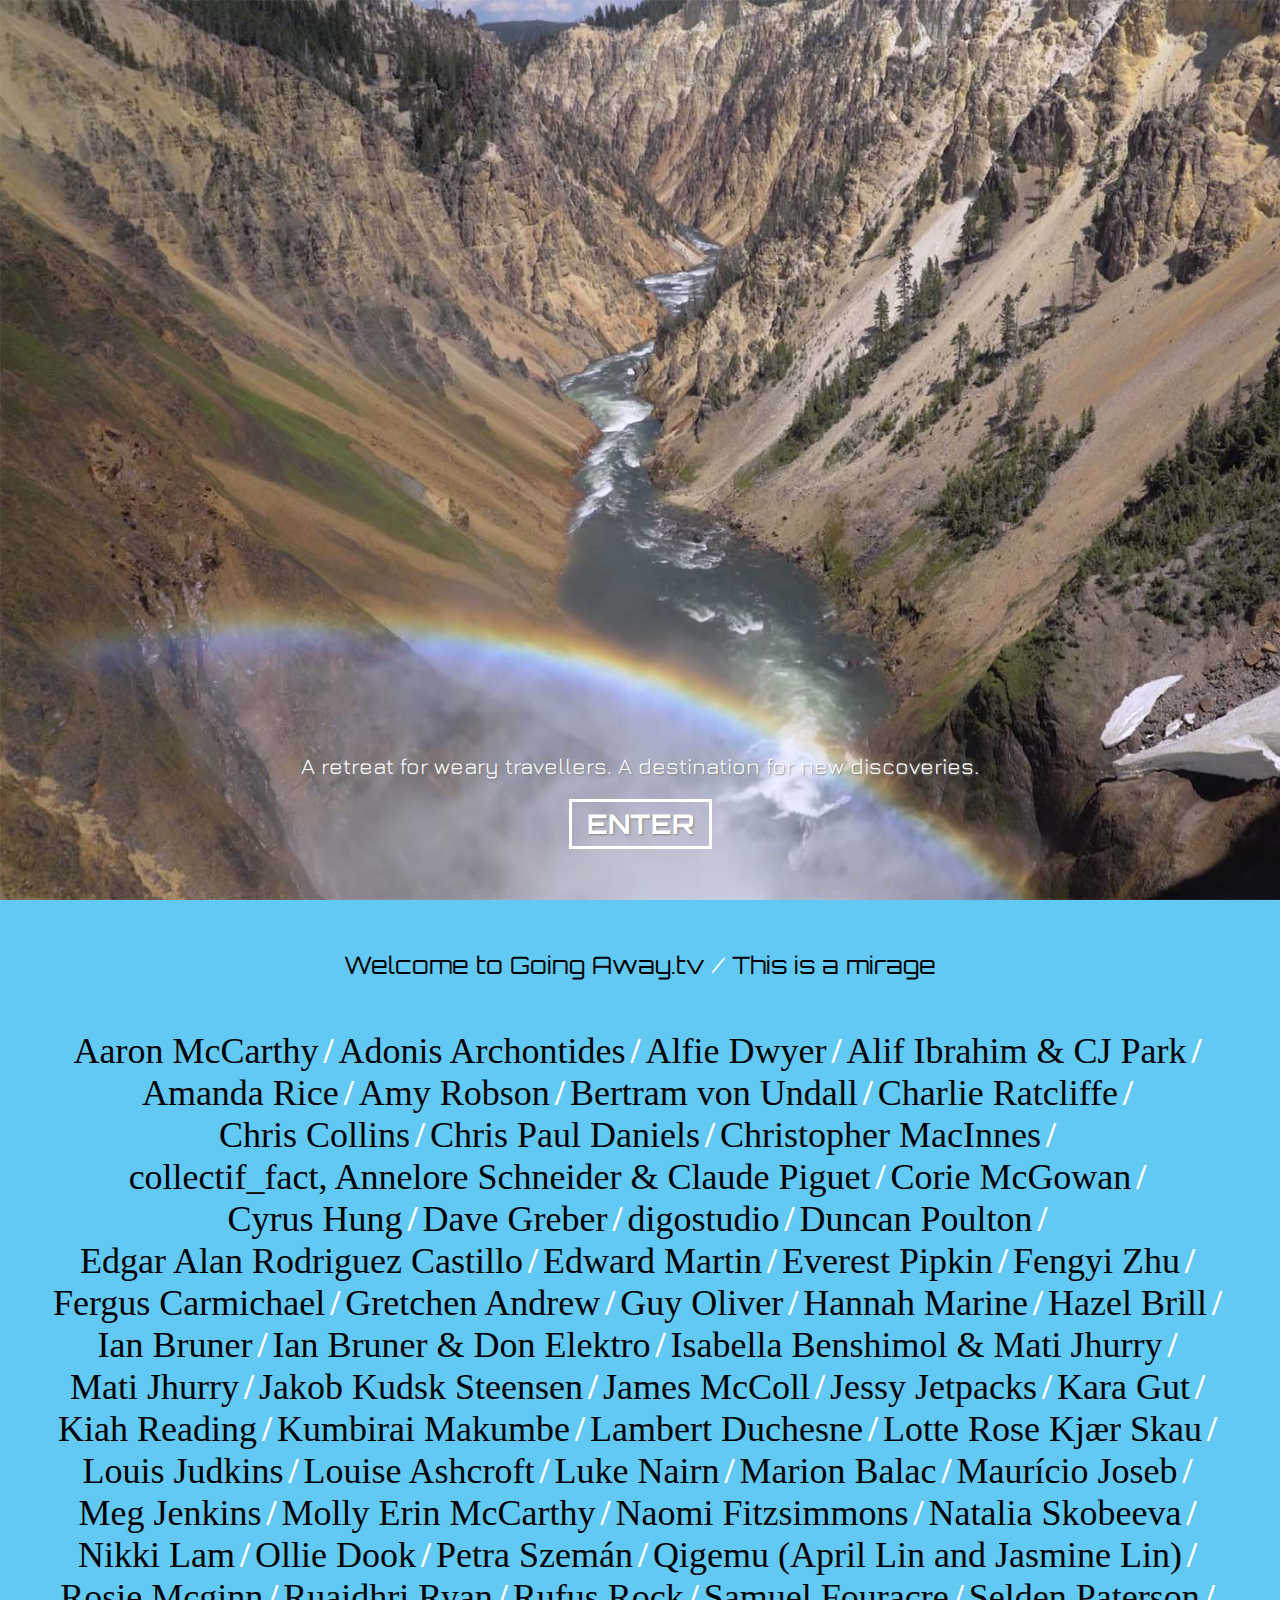
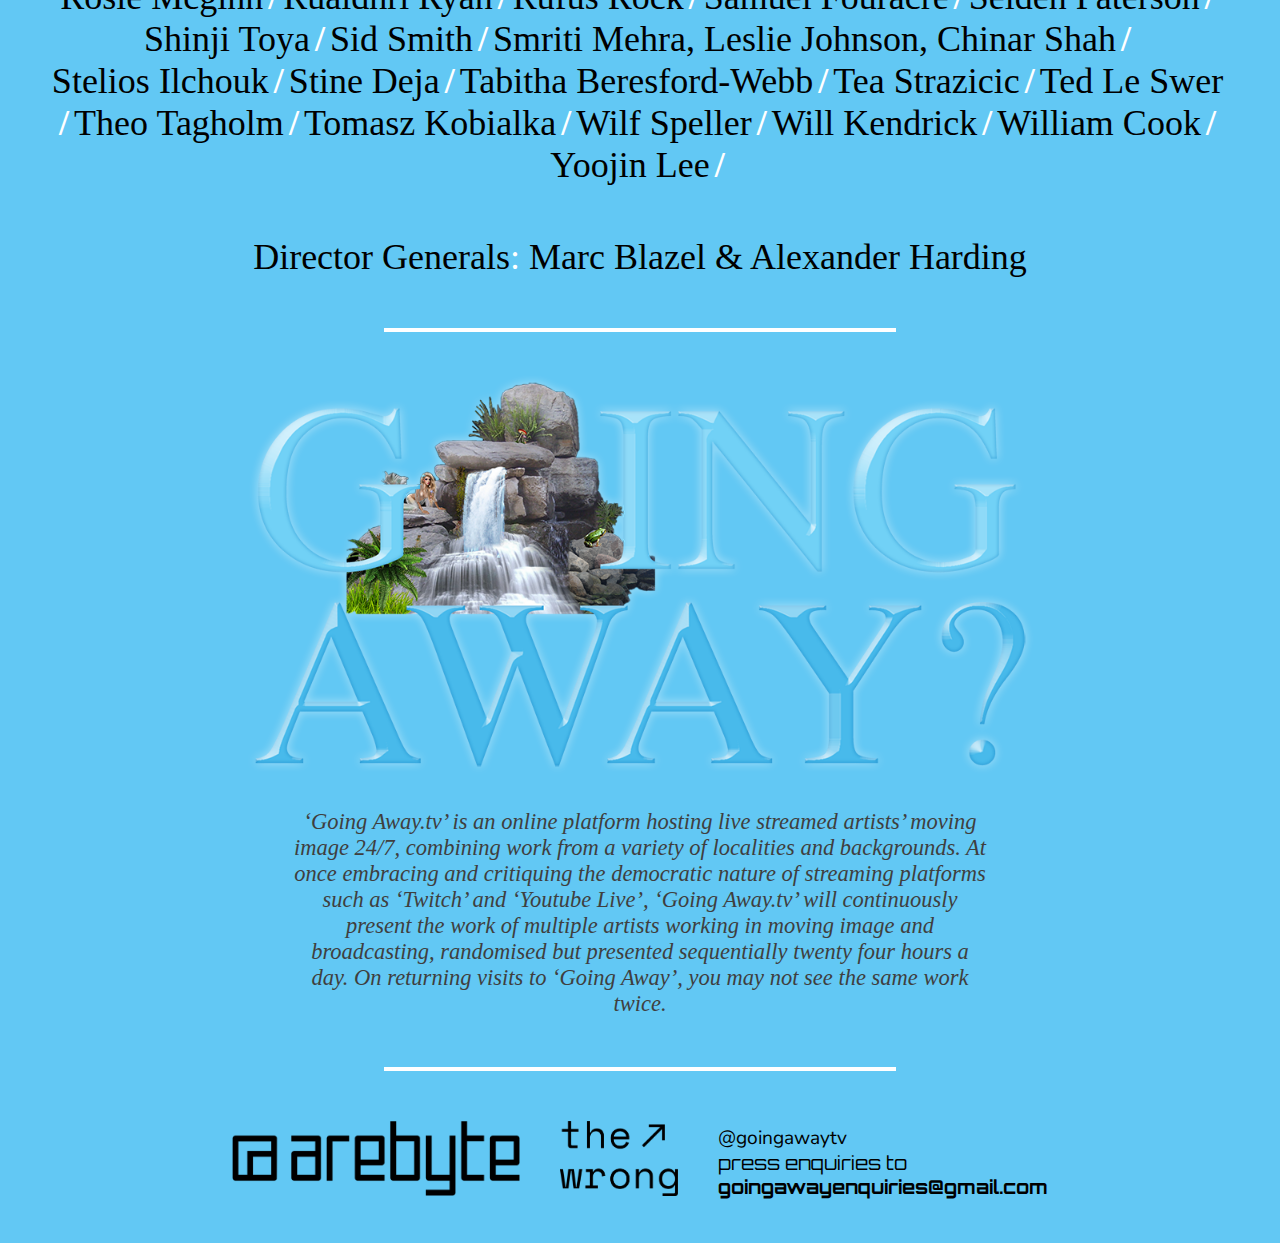
==== index.html @ 88459546 "sitelaunch" ====
<!DOCTYPE html>
<html lang="en" dir="ltr">

<head>
  <meta charset="utf-8">
  <title>GoingAway.tv</title>
  <link rel="stylesheet" type="text/css" href="style.css" />
</head>

<body>

  <div class="intro">
    <div class="logo"></div>
    <h1>A retreat for weary travellers. A destination for new discoveries.</h1>
    <a class="enter">ENTER</a>
  </div>

  <section class="video">
      <iframe src='//app.viloud.tv/player/embed/channel/fe2c252ef9f94076b245c392dec7c4ba?autoplay=1&volume=1&controls=0&title=0&share=0&random=0' style='position: absolute; top: 0; left: 0; width: 100%; height: 100%;' frameborder='0' allow='autoplay' allowfullscreen></iframe>
  </section>
  <div class="scroller">
    <h3>*** GOING AWAY.TV IS LIVE 24/7 *** THIS IS GOING AWAY.TV ***</h3>
  </div>
  <section class="page">
    <div class="hello">
      <h4>Welcome to Going Away.tv <em style="color: white">/</em> This is a mirage</h4>
    </div>
    <div class="names">
    </div>
    <a class="overlay"></a>
    <div class="pop-up">
      <div class="modal-content">
        <div class="profile"><img class="prof" src="./img/prof.png"></img><h5>TRAVELLER DATA</h5></div>
        <div class="rule"></div>
        <div class="box">
          <div class="col-1">
            <div class="row"><div class="square"></div><h6>screenshot</h6></div>
            <div id='content'><p></p></div>
            <img id="screenshot" class="screenshot" src="./img/bg.png" alt="">
          </div>
          <div class="col-3"></div>
          <div class="col-2">
            <div id='content'><p></p></div>
            <div class="row"><div class="square"></div><h6>info</h6></div>
            <div class="info">
              <h7>USER://</h7>
              <p id='username'>Chris Collins</p>
              <h7>TITLE://</h7>
              <p id='title'>'You are a Powerhouse''</p>
              <h7>HOMEPAGE://</h7>
              <a target="_blank" style="font-family: 'Orbitron', sans-serif; color: black; text-decoration: none; word-wrap: break-word;" id='homepage'>http://chriscollins.com</a>
              <br><h7>SOCIAL://</h7>
              <p id='social'>http://instagram.com/chriscollins</p>
            </div>
          </div>
        </div>
        <div class="rule"></div>
        <div class="buttons">
          <a class="button prev"><em><<</em> PREV</a>
          <a class="button next" >NEXT <em>>></em></a>
          <a class="button close">✖ CLOSE</a>
        </div>
        <div class="brand">
          <p>GOINGAWAY.TV :::</p>
          <p>V. 1.3</p>
        </div>
      </div>
    </div>

    <div class="about">
      <h4>Director Generals<em>:</em> <a style="color: black; text-decoration: none" href="http://www.marcblazel.com" target="_blank">Marc Blazel</a> & <a style="color: black; text-decoration: none" href="https://www.alexanderharding.co.uk" target="_blank">Alexander Harding</a></h4>
    </div>
    <div class="rule-white"></div>
    <div class="logo">
      <img class="abt-logo" src="./img/goingawaylogobottom.png" alt="">
    </div>
    <div class="desc">
    <p>‘Going Away.tv’ is an online platform hosting live streamed artists’ moving image 24/7, combining work from a variety of localities and backgrounds. At once embracing and critiquing the democratic nature of streaming platforms such as ‘Twitch’ and ‘Youtube Live’, ‘Going Away.tv’ will continuously present the work of multiple artists working in moving image and broadcasting, randomised but presented sequentially twenty four hours a day. On returning visits to ‘Going Away’, you may not see the same work twice.</p>
    </div>
    <div class="rule-white"></div>
    <div class="footer">
      <a href="https://arebyte.com" target="_blank"><img style="max-height: 75px" src="img\arebyte_Logo_clear+backgroundblack.png"></img></a>
      <a href="https://thewrong.org" target="_blank"><img style="max-height: 75px" src="img\thewronglogoblack.png"></img></a>
      <div style="text-align: left">
        <a>@goingawaytv</a>
        <p>press enquiries to <a style="font-weight: bold">goingawayenquiries@gmail.com</a></p>
      </div>
    </div>
  </section>
</body>
<script type="text/javascript" src="script.js"></script>
<script type="text/javascript" src="splashPage.js"></script>
</html>
---- style.css ----
@import url('https://fonts.googleapis.com/css?family=Nunito+Sans:700,700i&display=swap');
@import url('https://fonts.googleapis.com/css?family=Cute+Font&display=swap');
@import url('https://fonts.googleapis.com/css?family=Jura:600,700&display=swap');
@import url('https://fonts.googleapis.com/css?family=VT323&display=swap');
@import url('https://fonts.googleapis.com/css?family=Orbitron:400,500,700,900&display=swap');

html, body, div, span, applet, object, iframe,
h1, h2, h3, h4, h5, h6, p, blockquote, pre,
a, abbr, acronym, address, big, cite, code,
del, dfn, em, img, ins, kbd, q, s, samp,
small, strike, strong, sub, sup, tt, var,
b, u, i, center,
dl, dt, dd, ol, ul, li,
fieldset, form, label, legend,
table, caption, tbody, tfoot, thead, tr, th, td,
article, aside, canvas, details, embed,
figure, figcaption, footer, header, hgroup,
menu, nav, output, ruby, section, summary,
time, mark, audio, video {
  margin: 0;
  padding: 0;
  border: 0;
  font-size: 100%;
  font: inherit;
  vertical-align: baseline;
}

/* HTML5 display-role reset for older browsers */
article, aside, details, figcaption, figure,
footer, header, hgroup, menu, nav, section {
  display: block;
}

body {
  font-family: 'Nunito Sans', sans-serif;
  font-size: 1.2em;
  overflow-x: hidden;
  overflow-y: hidden;
}

ol, ul {
  list-style: none;
}

blockquote, q {
  quotes: none;
}

blockquote:before, blockquote:after,
q:before, q:after {
  content: '';
  content: none;
}

table {
  border-collapse: collapse;
  border-spacing: 0;
}

h1 {
  font-family: 'Jura', sans-serif;
  color: white;
  font-size: 2.5vmin;
  text-align: center;
  padding: 0, 5vw, 0, 5vw;
  text-shadow: 1px 1px 2px grey;
}

h7 {
  font-family: 'Jura', sans-serif;
  font-weight: bold;
  color: #b6b6b6;
}

p {
  font-family: 'Orbitron', sans-serif;
  word-wrap: break-word;
}

div.intro {
	background-image: url('./img/bg.jpg');
	background-size: cover;
  background-color: white;
	width: 100vw;
	height: 100vh;
	position: fixed;
	top: 0;
	left: 0;
	display: flex;
	flex-direction: column;
	align-items: center;
	justify-content: center;
  z-index: 1001;
}

div.intro div.logo {
	background-image: url("./img/logo_empty.png");
	background-size: contain;
	background-repeat: no-repeat;
	background-position: center;
	width: 80vw;
	height: 80vh;
}

a.enter {
  font-family: "Orbitron", sans-serif;
  font-weight: bold;
  font-size: 3vmin;
  color: white;
  margin: 20px;
  text-shadow: 1px 1px 2px grey;
  cursor: pointer;
  border: 3px solid white;
  padding: 5px 15px 5px 15px;
}

section.video {
  height: 100vh;
}

div.scroller {
  height: 60px;
  width: 100vw;
  margin-top: -60px;
  z-index: 999;
  background-color: black;
  overflow: hidden;
  position: relative;
}

.scroller h3 {
  font-size: 3em;
  font-family: 'VT323', monospace;
  color: white;
  position: absolute;
  width: 100%;
  height: 100%;
  margin: 0;
  line-height: 60px;
  text-align: center;
  /* Starting position */
  -moz-transform: translateX(100%);
  -webkit-transform: translateX(100%);
  transform: translateX(100%);
  /* Apply animation to this element */
  -moz-animation: example1 15s linear infinite;
  -webkit-animation: example1 15s linear infinite;
  animation: example1 15s linear infinite;
}

/* Move it (define the animation) */
@-moz-keyframes example1 {
  0% {
    -moz-transform: translateX(100%);
  }

  100% {
    -moz-transform: translateX(-100%);
  }
}

@-webkit-keyframes example1 {
  0% {
    -webkit-transform: translateX(100%);
  }

  100% {
    -webkit-transform: translateX(-100%);
  }
}

@keyframes example1 {
  0% {
    -moz-transform: translateX(100%);
    /* Firefox bug fix */
    -webkit-transform: translateX(100%);
    /* Firefox bug fix */
    transform: translateX(100%);
  }

  100% {
    -moz-transform: translateX(-100%);
    /* Firefox bug fix */
    -webkit-transform: translateX(-100%);
    /* Firefox bug fix */
    transform: translateX(-100%);
  }
}

section.page {
  background-color: #62c8f4;
  text-align: center;
}

div.names {
  justify-content: center;
  padding: 50px;
  margin-left: auto;
  margin-right: auto;
  max-width: 1200px;
  display: flex;
  flex-direction: row;
  flex-wrap: wrap;
}

div.names a{
  font-family: serif;
  color: black;
  font-size: 4vmin;
  text-align: center;
  margin-right: 5px;
  word-wrap: break-word;
}

div.names a.slash{
  color: white;
  font-weight: bold;
}


.personName {
  cursor: pointer;
}

div.pop-up {
  position: fixed; /* Stay in place */
  z-index: 1000; /* Sit on top */
  left: 50%;
  margin-left: -450px;
  top: 0;
  display: none;
}

a.overlay {
  position: fixed;
  width: 100vw;
  height: 100vh;
  top: 0;
  left: 0;
  background-color: rgba(0, 0, 0, 0.55);
  display: none;
  z-index: 999;
}

@media only screen and (max-width: 1000px) {
  div.pop-up {
    position: fixed; /* Stay in place */
    z-index: 1000; /* Sit on top */
    left: 5vw;
    margin-left: 0;
    top: 0;
    display: none;
  }
}

/* Modal Content/Box */
.modal-content {
  background-color: #fefefe;
  margin: 15% auto; /* 15% from the top and centered */
  padding: 30px 35px 30px 35px;
  width: 80vw;
  max-width: 800px;
  height: auto;
  outline: 4px solid #b6b6b6;
  outline-offset: -10px;
  text-align: left;
}

.box {
  display: flex;
  flex-direction: row;
  margin-bottom: 20px;
}

.col-1{
  width: 55%;
  display: flex;
  flex-direction: column;
  position: relative;
}

.col-2{
  max-width: 40%;
  display: flex;
  flex-direction: column;
  position: relative;
}

.col-3 {
  width: 5%;
}

.modal-content h5 {
  font-family: 'Orbitron', sans-serif;
  font-weight: bold;
  font-size: 1.5em;
  color: #5d5c5c;
}

div.profile {
  display: flex;
  flex-direction: row;
  align-items: center;
}

img.prof {
  height: 1.3em;
  padding-right: 10px;
}

.modal-content h6{
  font-family: 'VT323', monospace;
  font-size: 1.3em;
  color: #5d5c5c;
}

div.row {
  display: flex;
  flex-direction: row;
  align-items: center;
  margin-top: 15px;
  margin-bottom: 15px;
}

div.rule {
  border-bottom: 3px solid #5d5c5c;
}

div.square {
 width: 15px;
 height: 15px;
 margin-right: 10px;
 background-color: #62c8f4;
}

img.screenshot {
  width: 95%;
  margin-left: 2.5%;
  margin-top: -0.75%;
  height: auto;
}

div.info {
  margin-left: 15px;
}

#content:before,
#content:after,
#content>:last-child:before,
#content>:last-child:after {
    position: absolute;
    width: 8px;
    height: 8px;
    border-color: black;
    border-style: solid;
    border-width: 3px;
    content: ' ';
}

#content:before {
    top: 45px;
    left: 0px;
    border-width: 2px 0 0 2px;
}

#content:after {
  top: 45px;
  right: 0px;
  border-width: 2px 2px 0 0;
}

#content>:last-child:before {
    bottom: -5px;
    right: 0px;
    border-width: 0 2px 2px 0;
}

#content>:last-child:after {
    bottom: -5px;
    left: -0px;
    border-width: 0 0 2px 2px;
}

div.buttons {
  margin-top: 15px;

}

div.buttons a.button {
  border: 1px solid black;
  font-family: 'Orbitron', sans-serif;
  font-weight: 500;
  font-size: 1.2em;
  padding: 4px 10px 4px 10px;
  cursor: pointer;
}

div.buttons a.button em {
  color: #62c8f4;
}

div.buttons a.close {
  float: right;
}

.prev img{
  margin-right: 10px;
}

.next img{
  transform:rotate(180deg);
  margin-right: -5px;
}

div.hello h4{
  padding-top: 50px;
  font-family: 'Orbitron', sans-serif;
  font-size: 1.25em;
}

div.brand {
  color: #b6b6b6;
  display: flex;
  flex-direction: row;
  justify-content: space-between;
  position: relative;
  margin-top: 20px;
  margin-bottom: -15px;
  width: 104%;
  margin-left: -2%;
  font-size: 1em;
  font-family: 'VT323', monospace;
}

div.brand p{
  font-family: 'VT323', monospace;
  font-weight: lighter;
  color: #b6b6b6;
}

div.about h4 {
  font-family: serif;
  font-size: 4vmin;
}

div.about h4 em {
  color: white;
}

div.rule-white {
  background-color: white;
  max-width: 700px;
  height: 4px;
  width: 40vw;
  margin-left: auto;
  margin-right: auto;
  margin-top: 50px;
}

img.abt-logo {
  margin-top: 40px;
  width: 75%;
  max-width: 800px;
}

div.desc p{
  font-family: serif;
  font-style: italic;
  width: 60%;
  margin-left: auto;
  margin-right: auto;
  max-width: 700px;
  font-size: 2.5vmin!important;
  font-style: italic;
  color: #3f3f3f;
}

div.footer {
  display: flex;
  flex-direction: row;
  margin-left: auto;
  margin-right: auto;
  justify-content: center;
  max-width: 60vw;
  margin-top: 50px;
  padding-bottom: 40px;
  align-items: center;
}

div.footer img{
  padding-right: 40px;
}
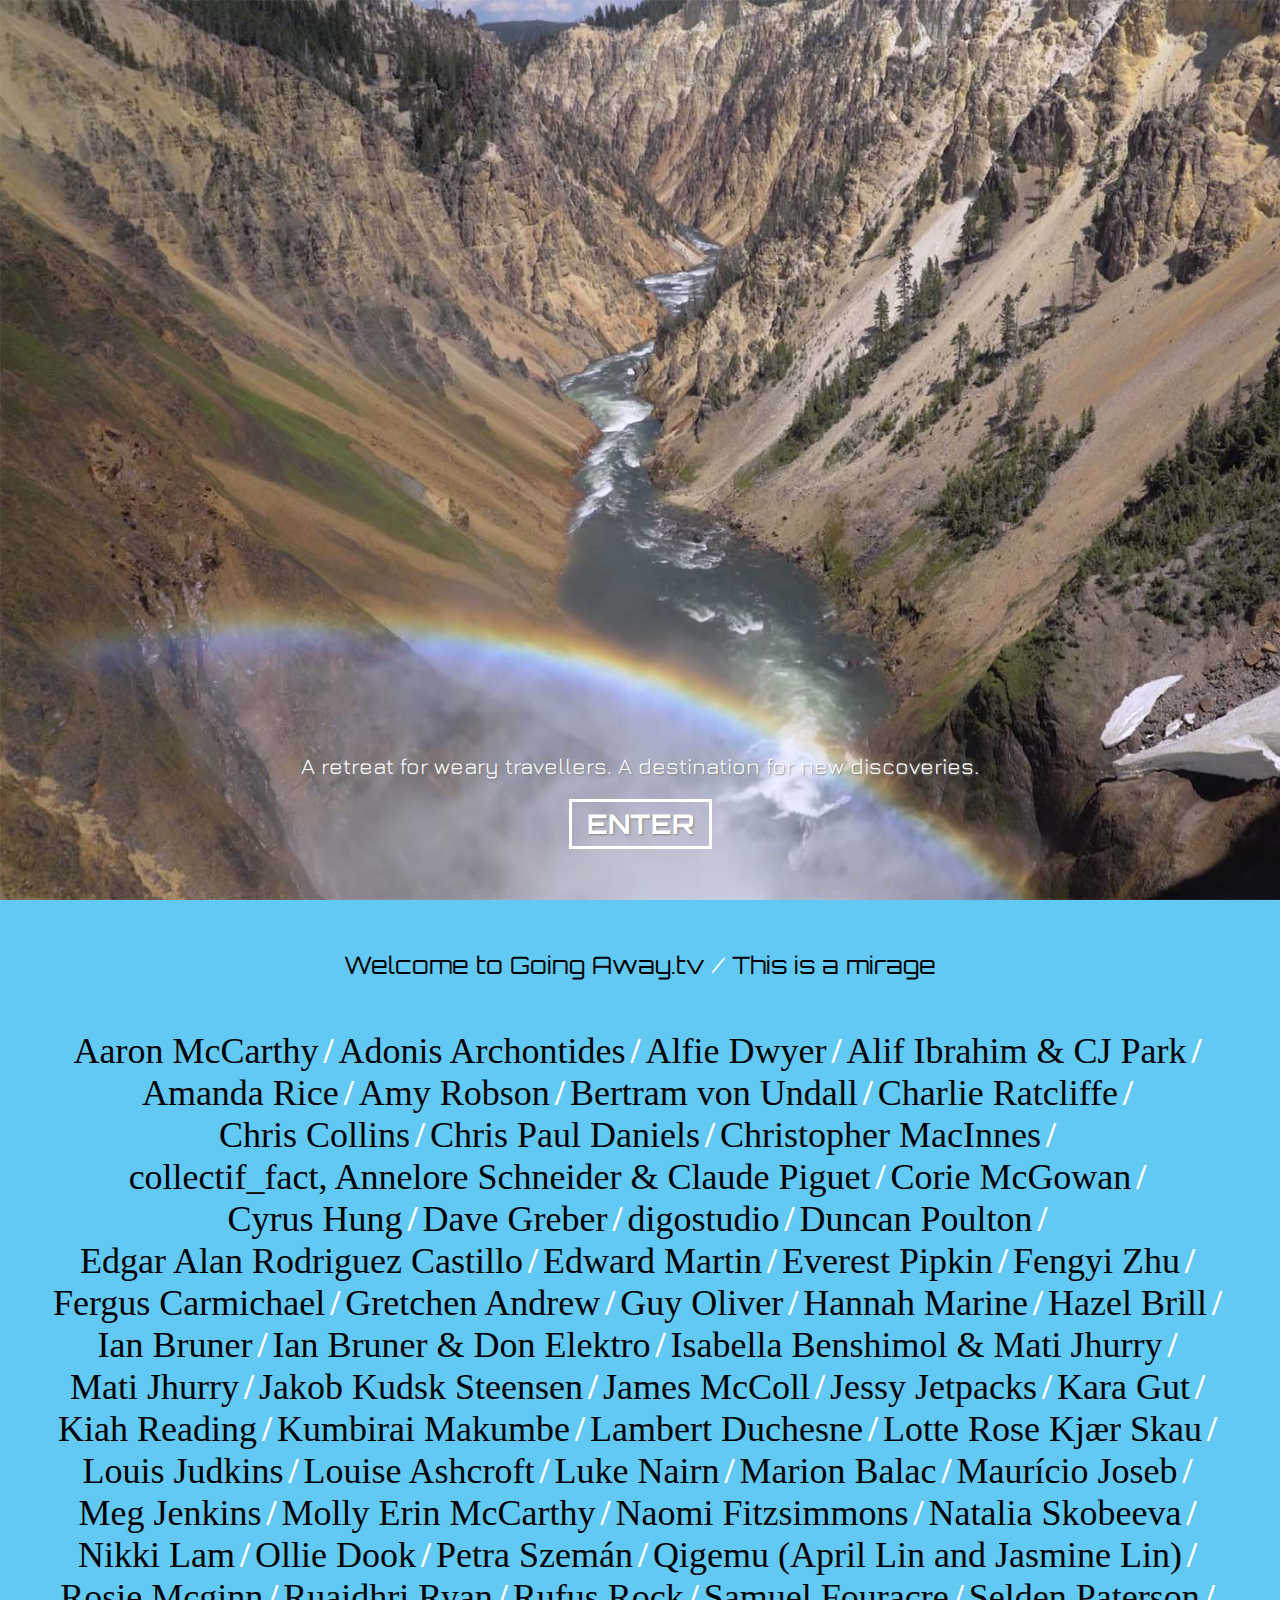
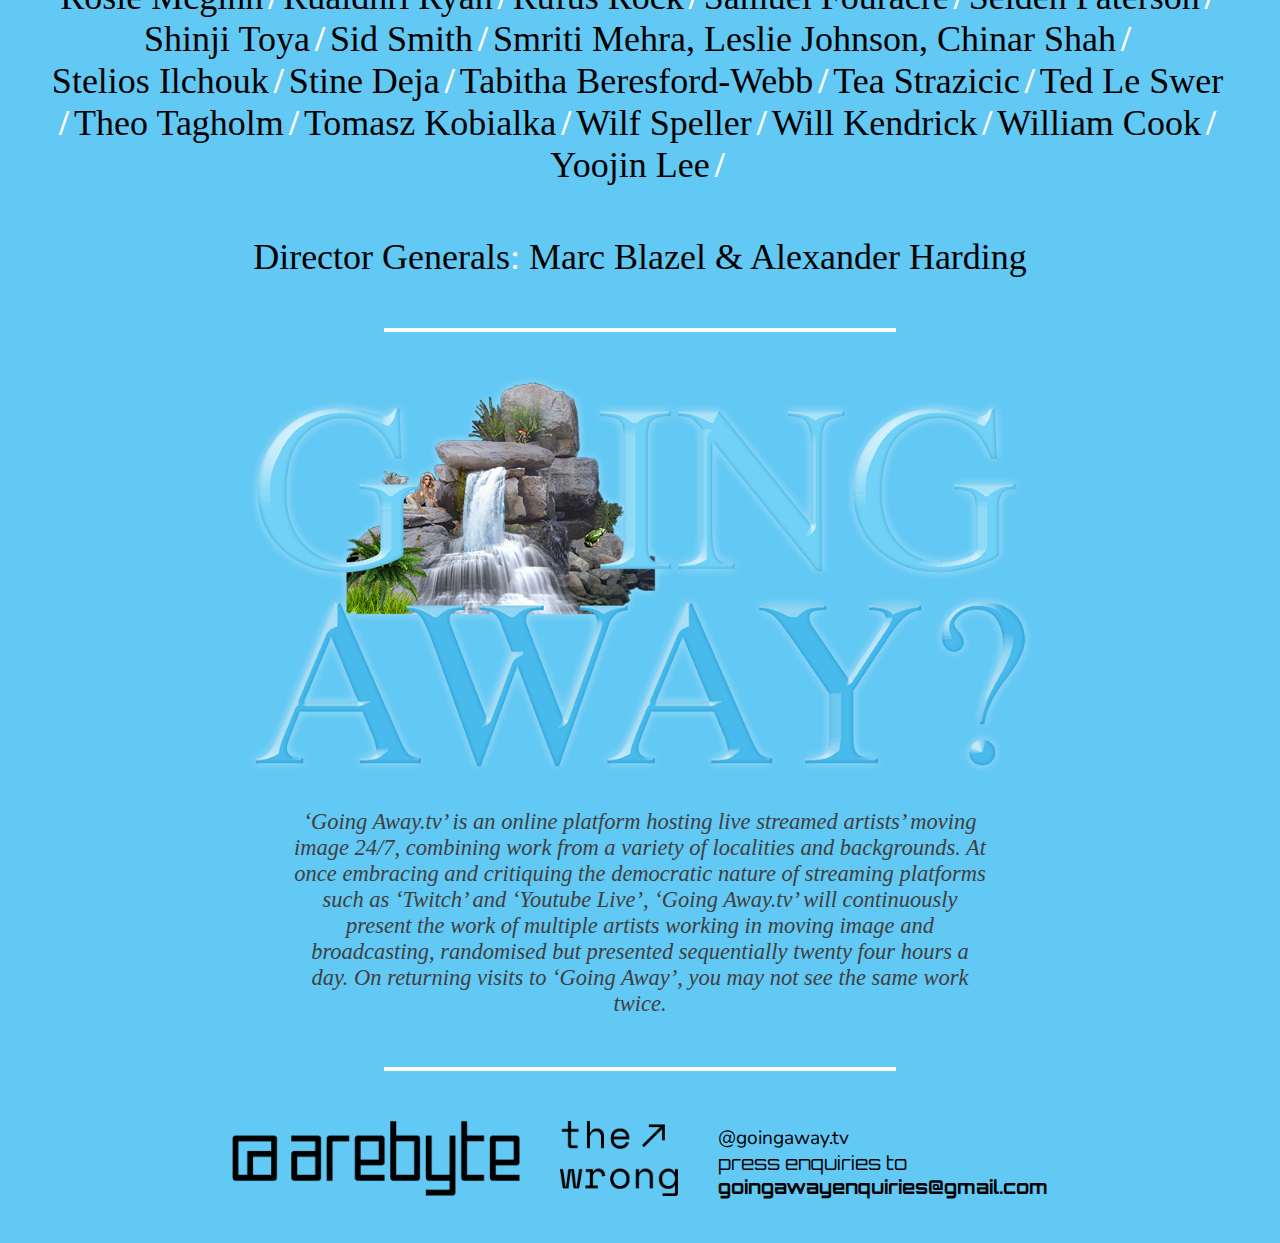
==== commit 0812f34d: "addlinks" ====
--- a/index.html
+++ b/index.html
@@ -82,8 +82,8 @@
       <a href="https://arebyte.com" target="_blank"><img style="max-height: 75px" src="img\arebyte_Logo_clear+backgroundblack.png"></img></a>
       <a href="https://thewrong.org" target="_blank"><img style="max-height: 75px" src="img\thewronglogoblack.png"></img></a>
       <div style="text-align: left">
-        <a>@goingawaytv</a>
-        <p>press enquiries to <a style="font-weight: bold">goingawayenquiries@gmail.com</a></p>
+        <a style="color: black; text-decoration: none" href="https://www.instagram.com/goingaway.tv/" target="_blank">@goingaway.tv</a>
+        <p>press enquiries to <a style="font-weight: bold; color: black; text-decoration: none" href="mailto:goingawayenquiries@gmail.com">goingawayenquiries@gmail.com</a></p>
       </div>
     </div>
   </section>
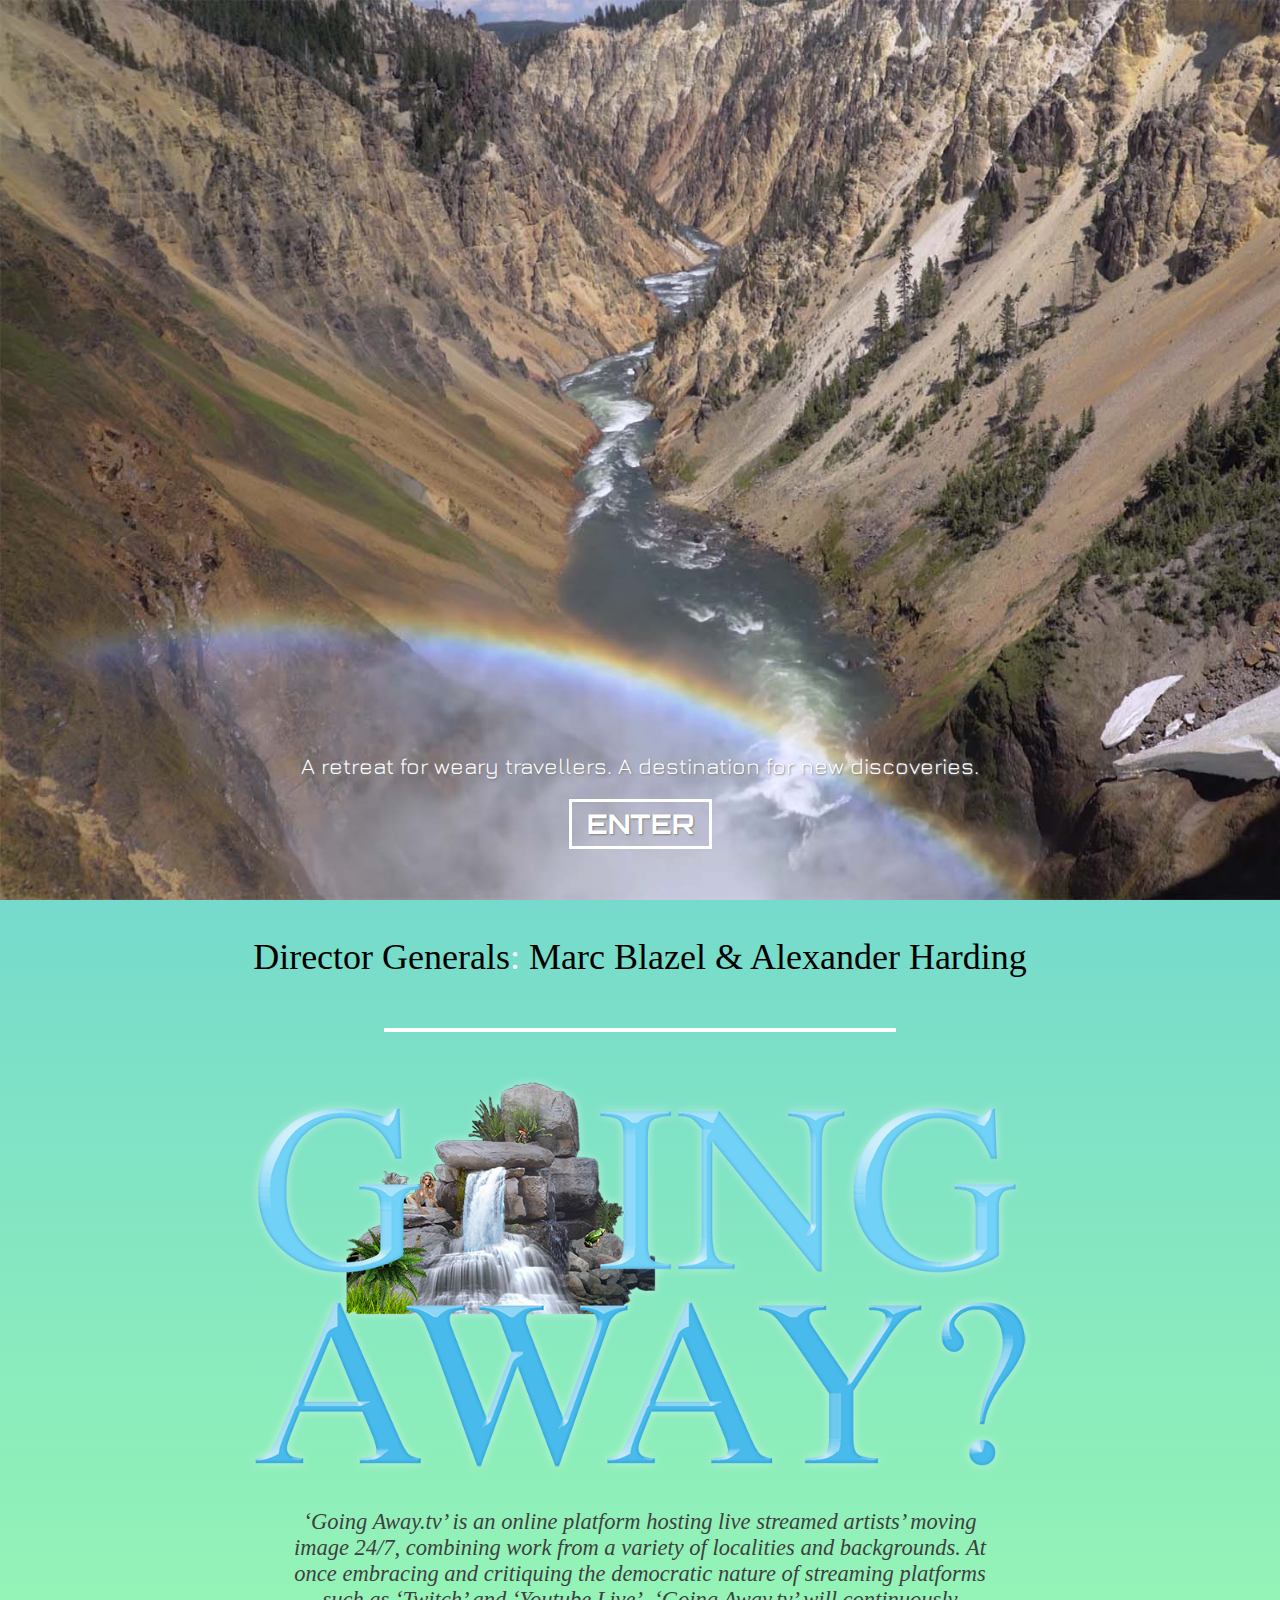
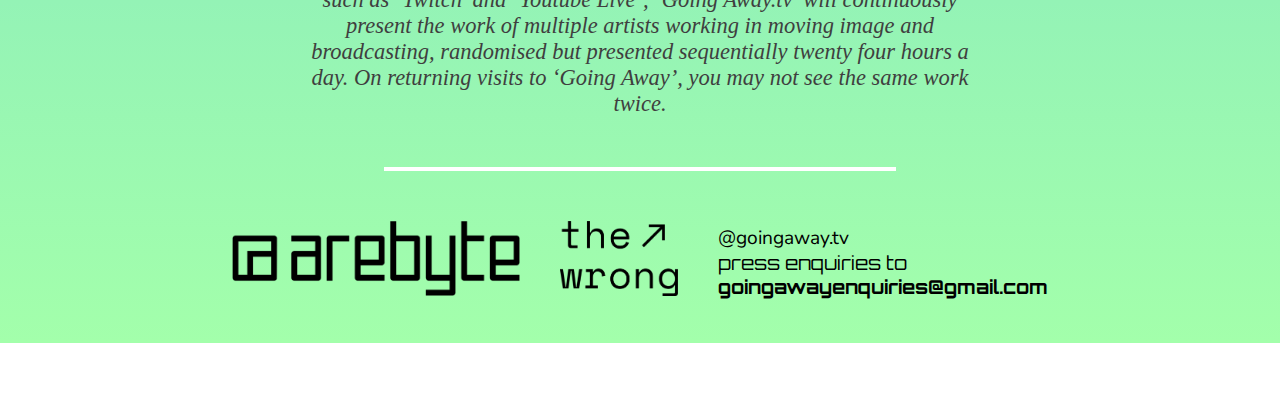
==== commit cf26b2f8: "Update index.html" ====
--- a/index.html
+++ b/index.html
@@ -14,10 +14,7 @@
     <h1>A retreat for weary travellers. A destination for new discoveries.</h1>
     <a class="enter">ENTER</a>
   </div>
-
-  <section class="video">
-      <iframe src='//app.viloud.tv/player/embed/channel/fe2c252ef9f94076b245c392dec7c4ba?autoplay=1&volume=1&controls=0&title=0&share=0&random=0' style='position: absolute; top: 0; left: 0; width: 100%; height: 100%;' frameborder='0' allow='autoplay' allowfullscreen></iframe>
-  </section>
+  
   <div class="scroller">
     <h3>*** GOING AWAY.TV IS LIVE 24/7 *** THIS IS GOING AWAY.TV ***</h3>
   </div>
--- a/style.css
+++ b/style.css
@@ -188,7 +188,7 @@
 }
 
 section.page {
-  background-color: #62c8f4;
+  background: linear-gradient(0deg, rgba(163,255,171,1) 0%, rgba(78,187,233,1) 100%);
   text-align: center;
 }
 
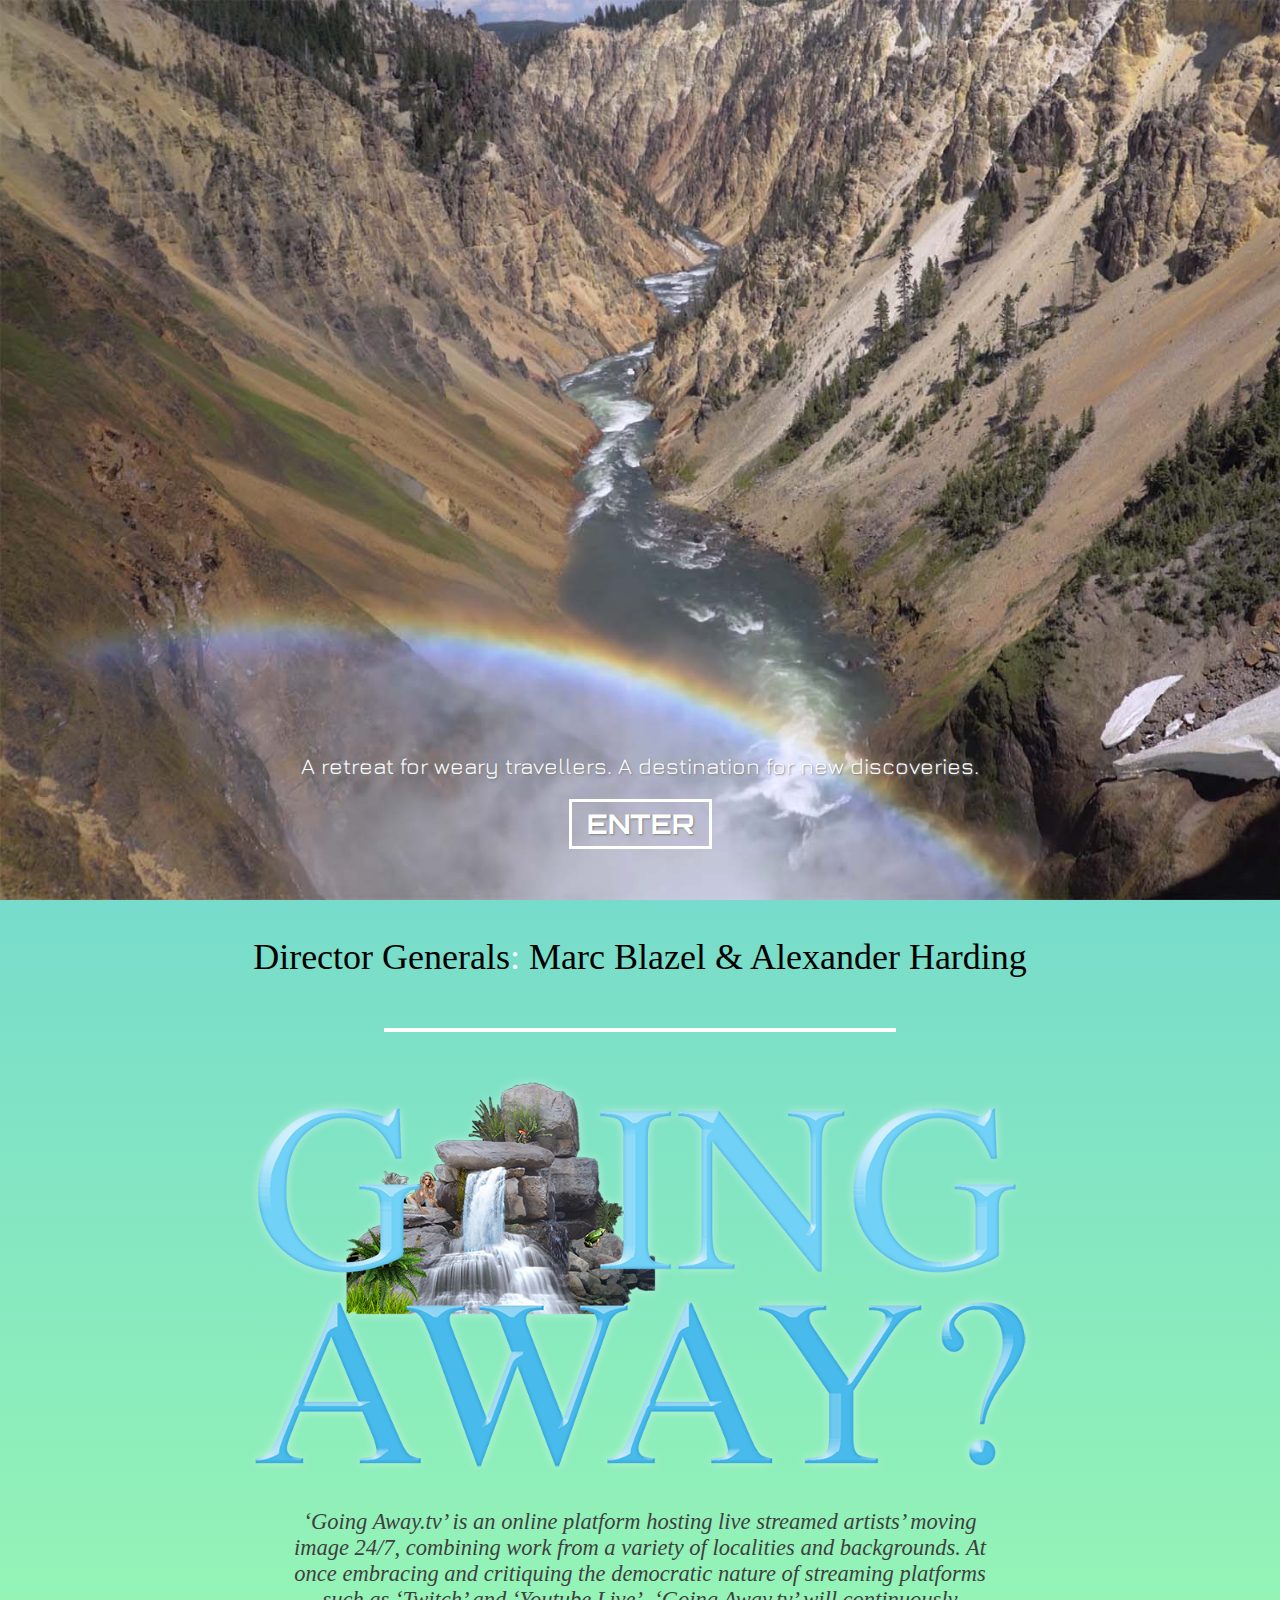
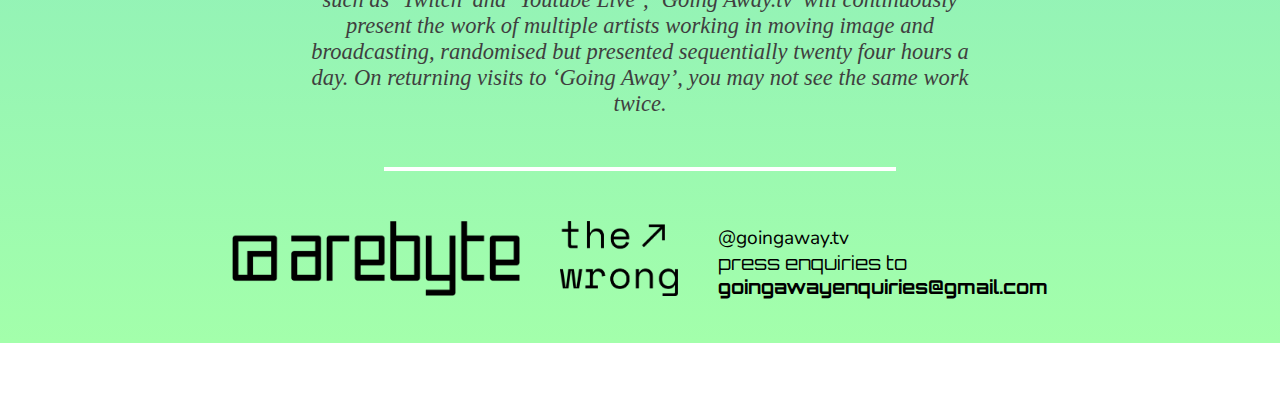
==== commit 27eb2820: "Update index.html" ====
--- a/index.html
+++ b/index.html
@@ -15,10 +15,10 @@
     <a class="enter">ENTER</a>
   </div>
   
-  <div class="scroller">
+  <section class="page">
+    <div class="scroller">
     <h3>*** GOING AWAY.TV IS LIVE 24/7 *** THIS IS GOING AWAY.TV ***</h3>
   </div>
-  <section class="page">
     <div class="hello">
       <h4>Welcome to Going Away.tv <em style="color: white">/</em> This is a mirage</h4>
     </div>
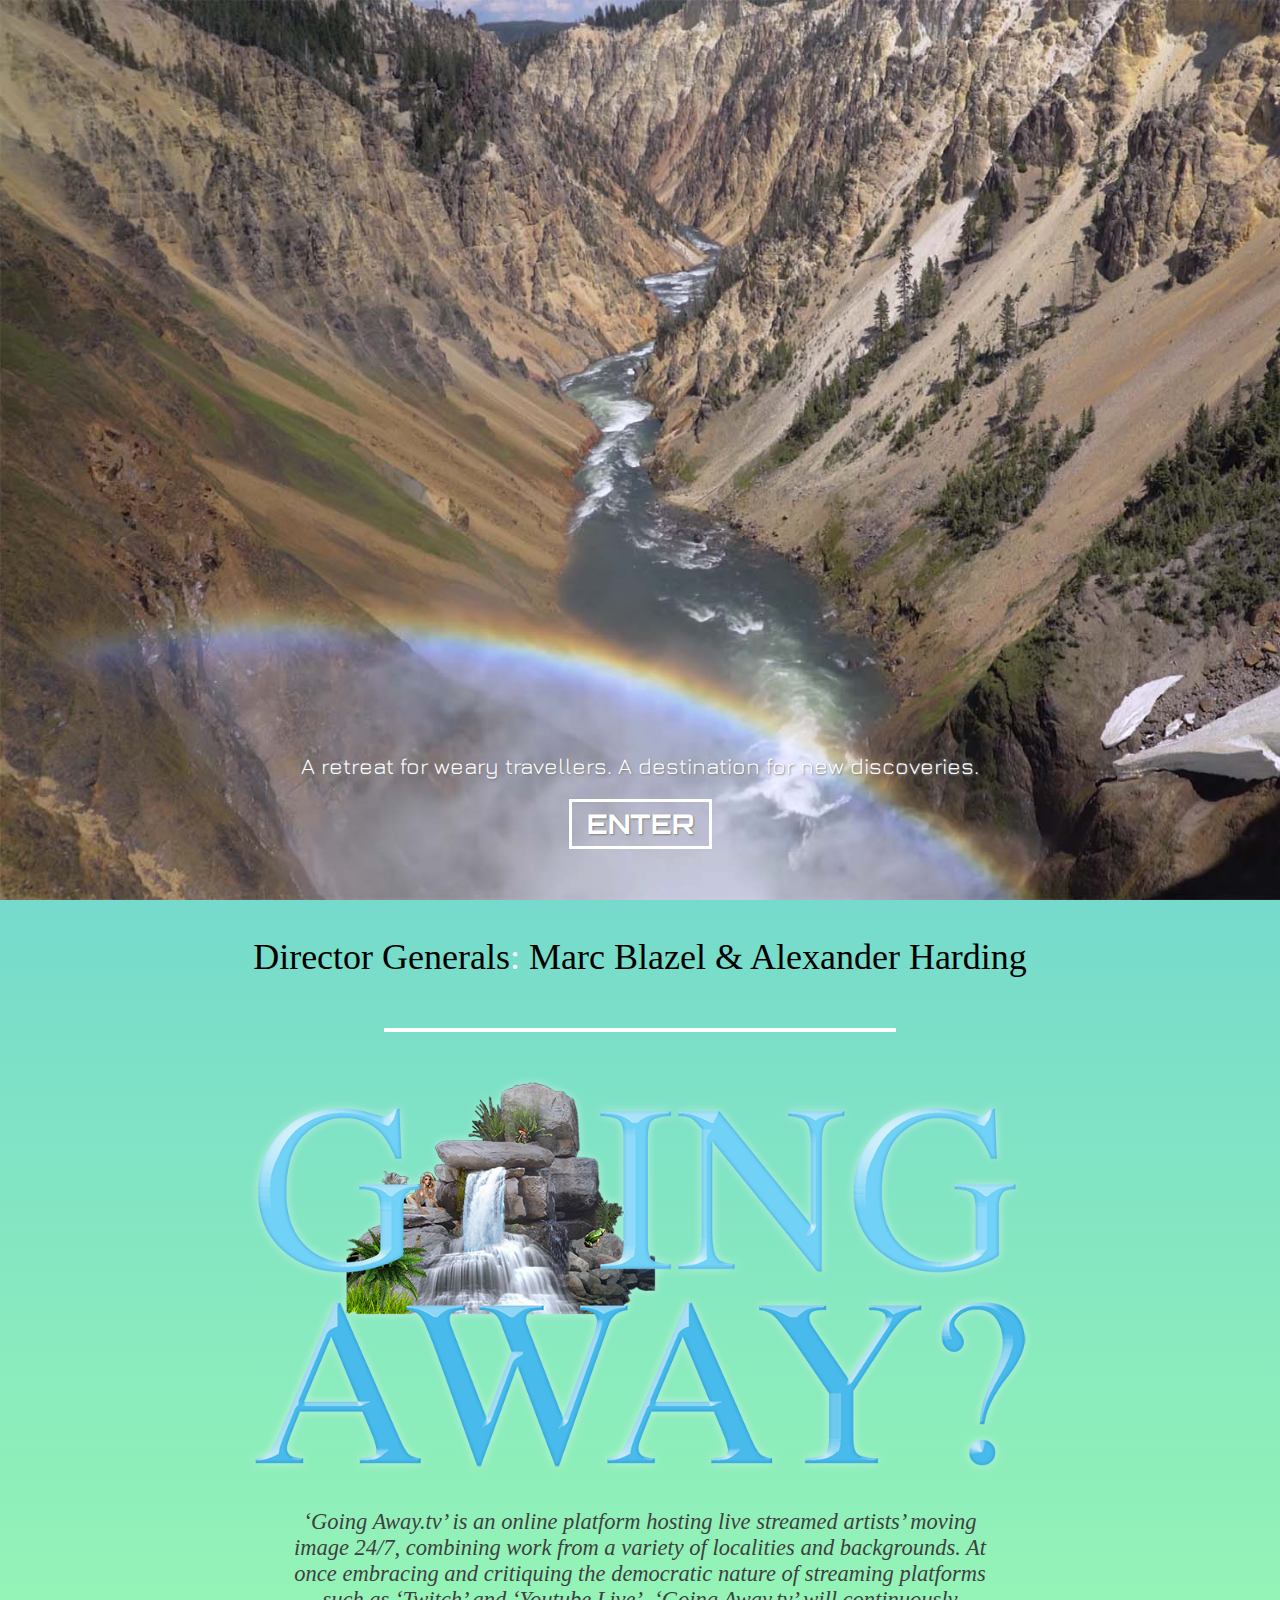
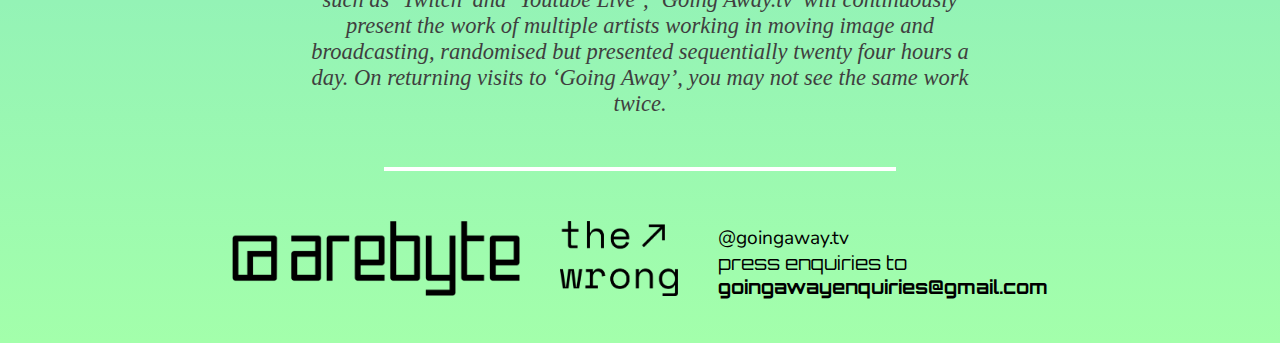
==== commit ade3d3cb: "Update index.html" ====
--- a/index.html
+++ b/index.html
@@ -15,10 +15,10 @@
     <a class="enter">ENTER</a>
   </div>
   
+  <section class="scroller">
+    <h3>*** GOING AWAY.TV IS LIVE 24/7 *** THIS IS GOING AWAY.TV ***</h3>
+  </section>
   <section class="page">
-    <div class="scroller">
-    <h3>*** GOING AWAY.TV IS LIVE 24/7 *** THIS IS GOING AWAY.TV ***</h3>
-  </div>
     <div class="hello">
       <h4>Welcome to Going Away.tv <em style="color: white">/</em> This is a mirage</h4>
     </div>
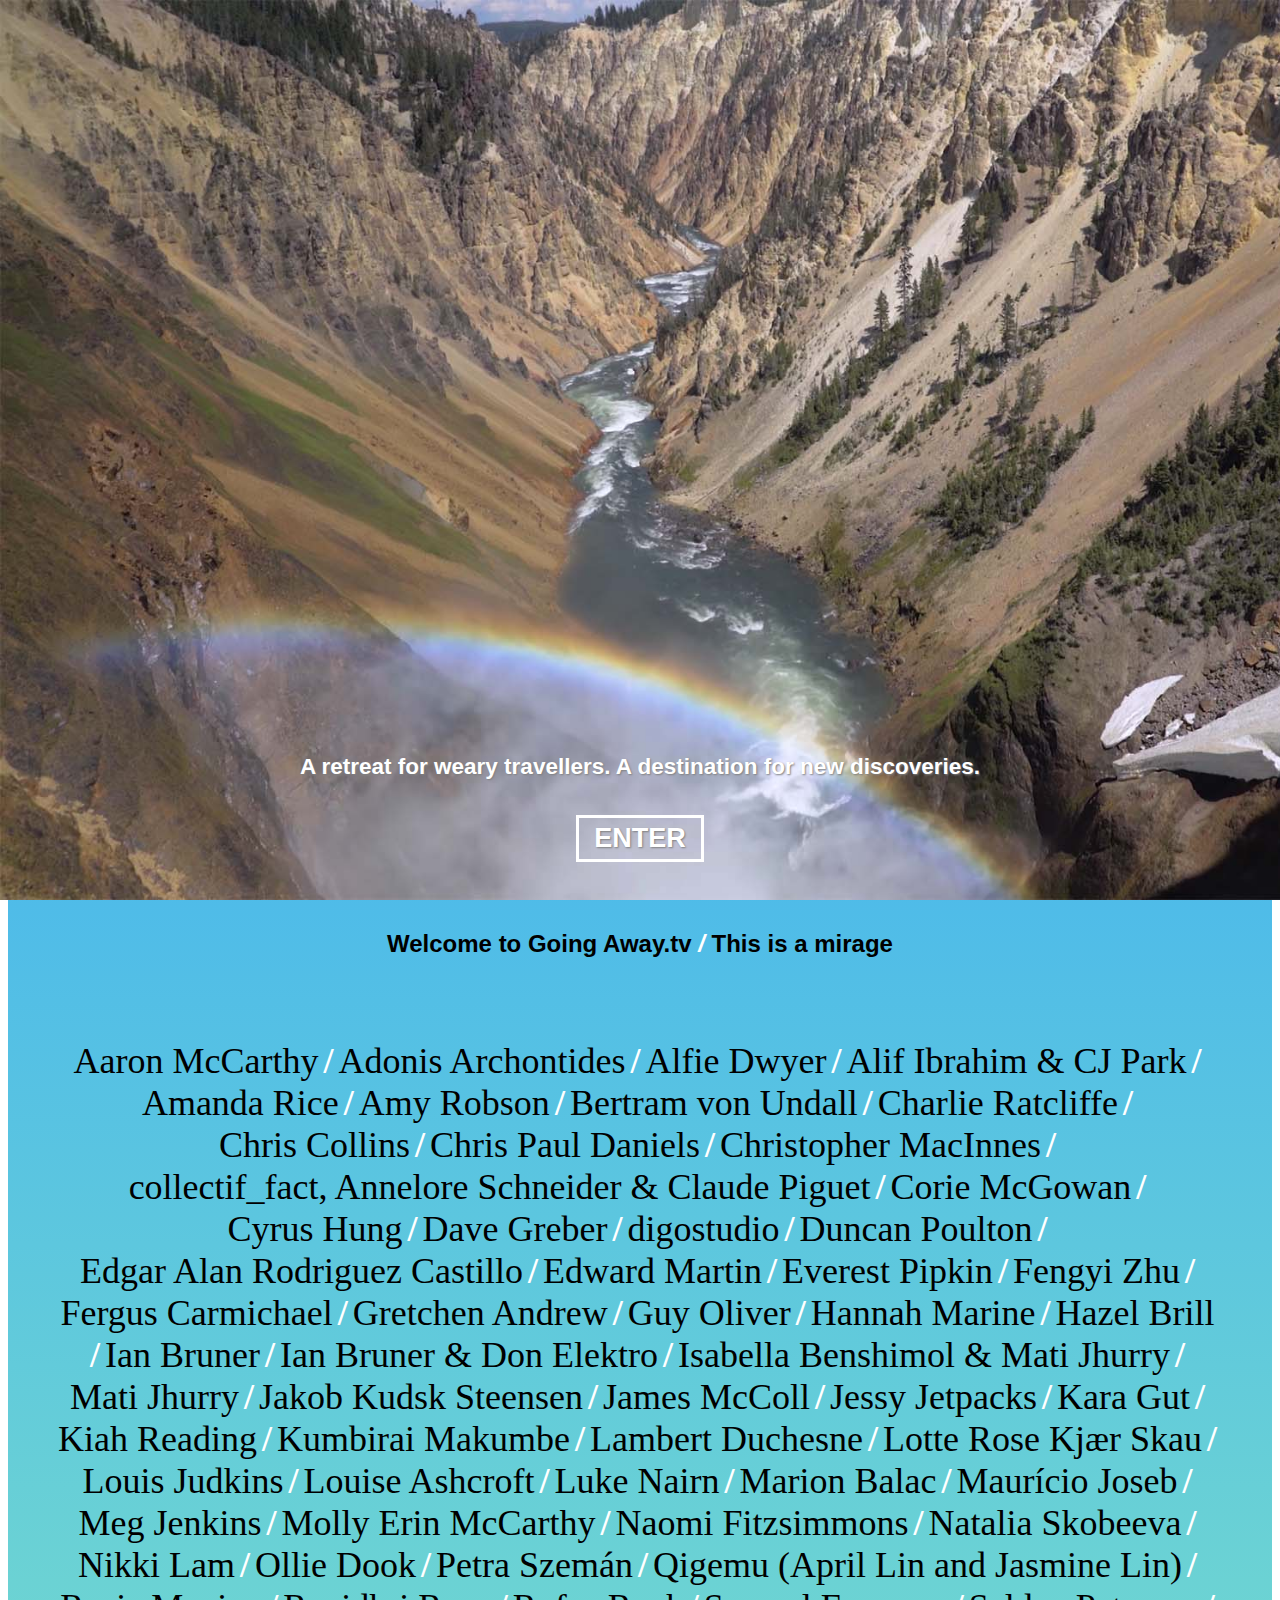
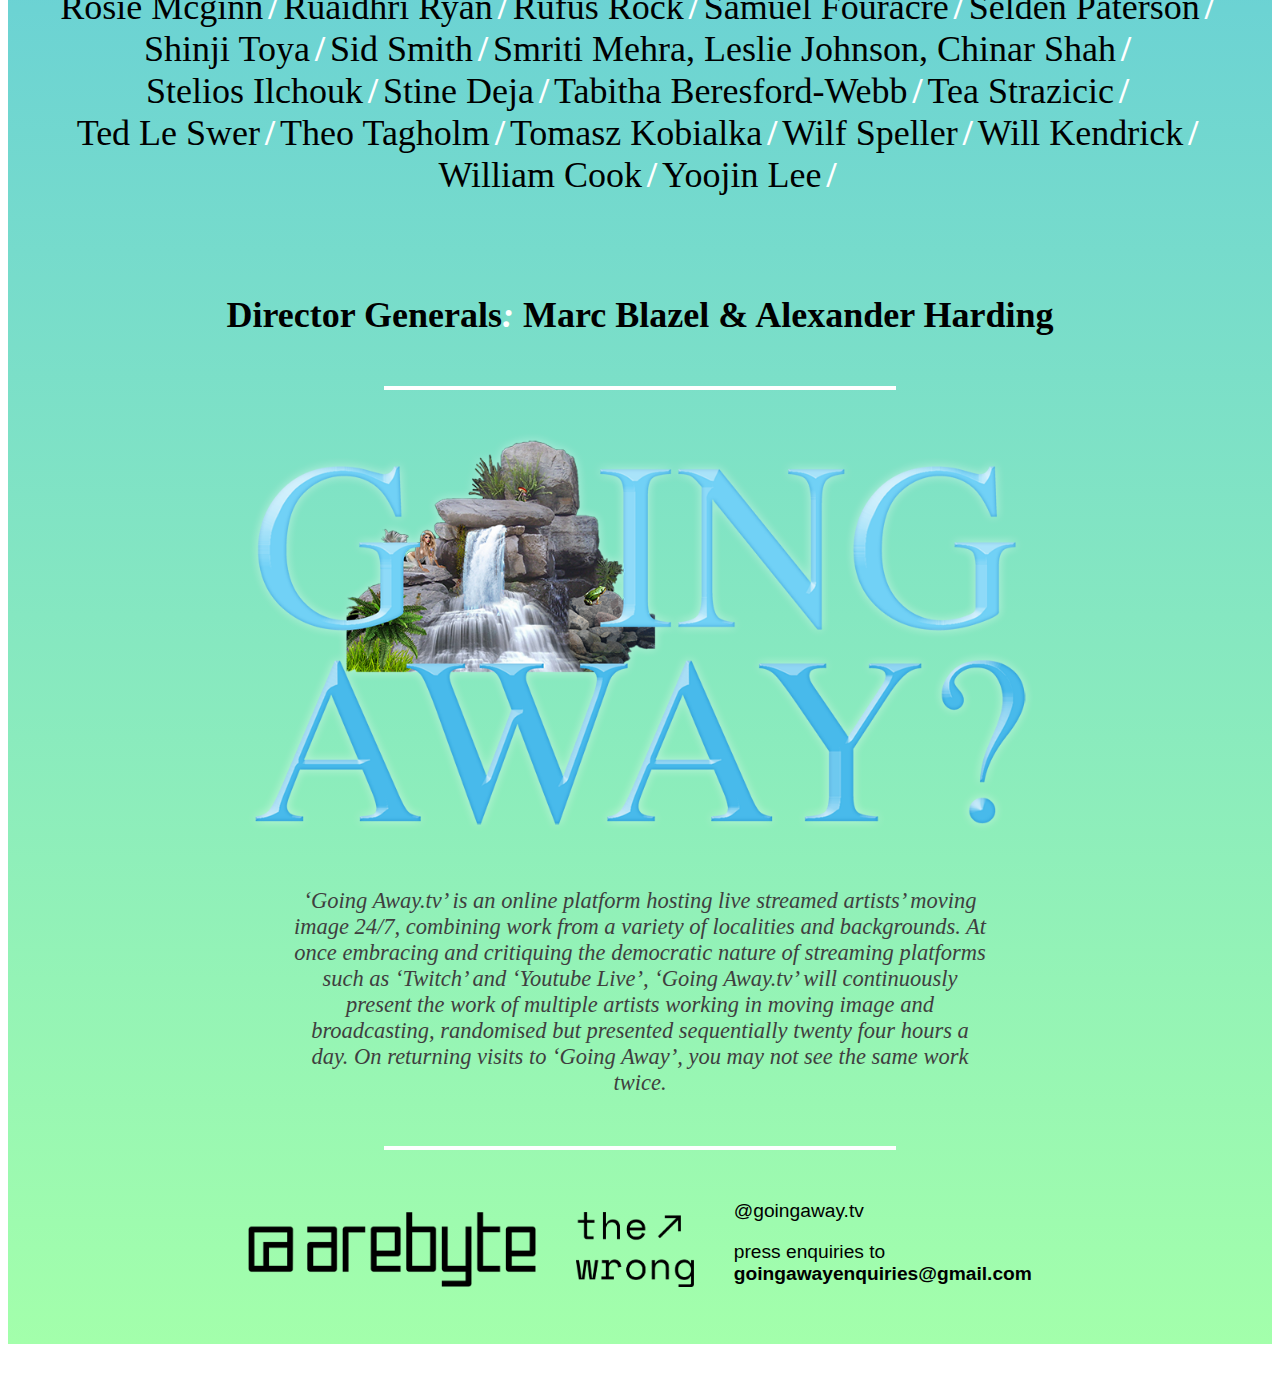
==== commit bb3bc437: "Update index.html" ====
--- a/index.html
+++ b/index.html
@@ -14,9 +14,10 @@
     <h1>A retreat for weary travellers. A destination for new discoveries.</h1>
     <a class="enter">ENTER</a>
   </div>
-  
-  <section class="scroller">
+  <section class="video">
+  <div class="scroller">
     <h3>*** GOING AWAY.TV IS LIVE 24/7 *** THIS IS GOING AWAY.TV ***</h3>
+  </div>
   </section>
   <section class="page">
     <div class="hello">
--- a/style.css
+++ b/style.css
@@ -1,4 +1,4 @@
-@import url('https://fonts.googleapis.com/css?family=Nunito+Sans:700,700i&display=swap');
+tio@import url('https://fonts.googleapis.com/css?family=Nunito+Sans:700,700i&display=swap');
 @import url('https://fonts.googleapis.com/css?family=Cute+Font&display=swap');
 @import url('https://fonts.googleapis.com/css?family=Jura:600,700&display=swap');
 @import url('https://fonts.googleapis.com/css?family=VT323&display=swap');
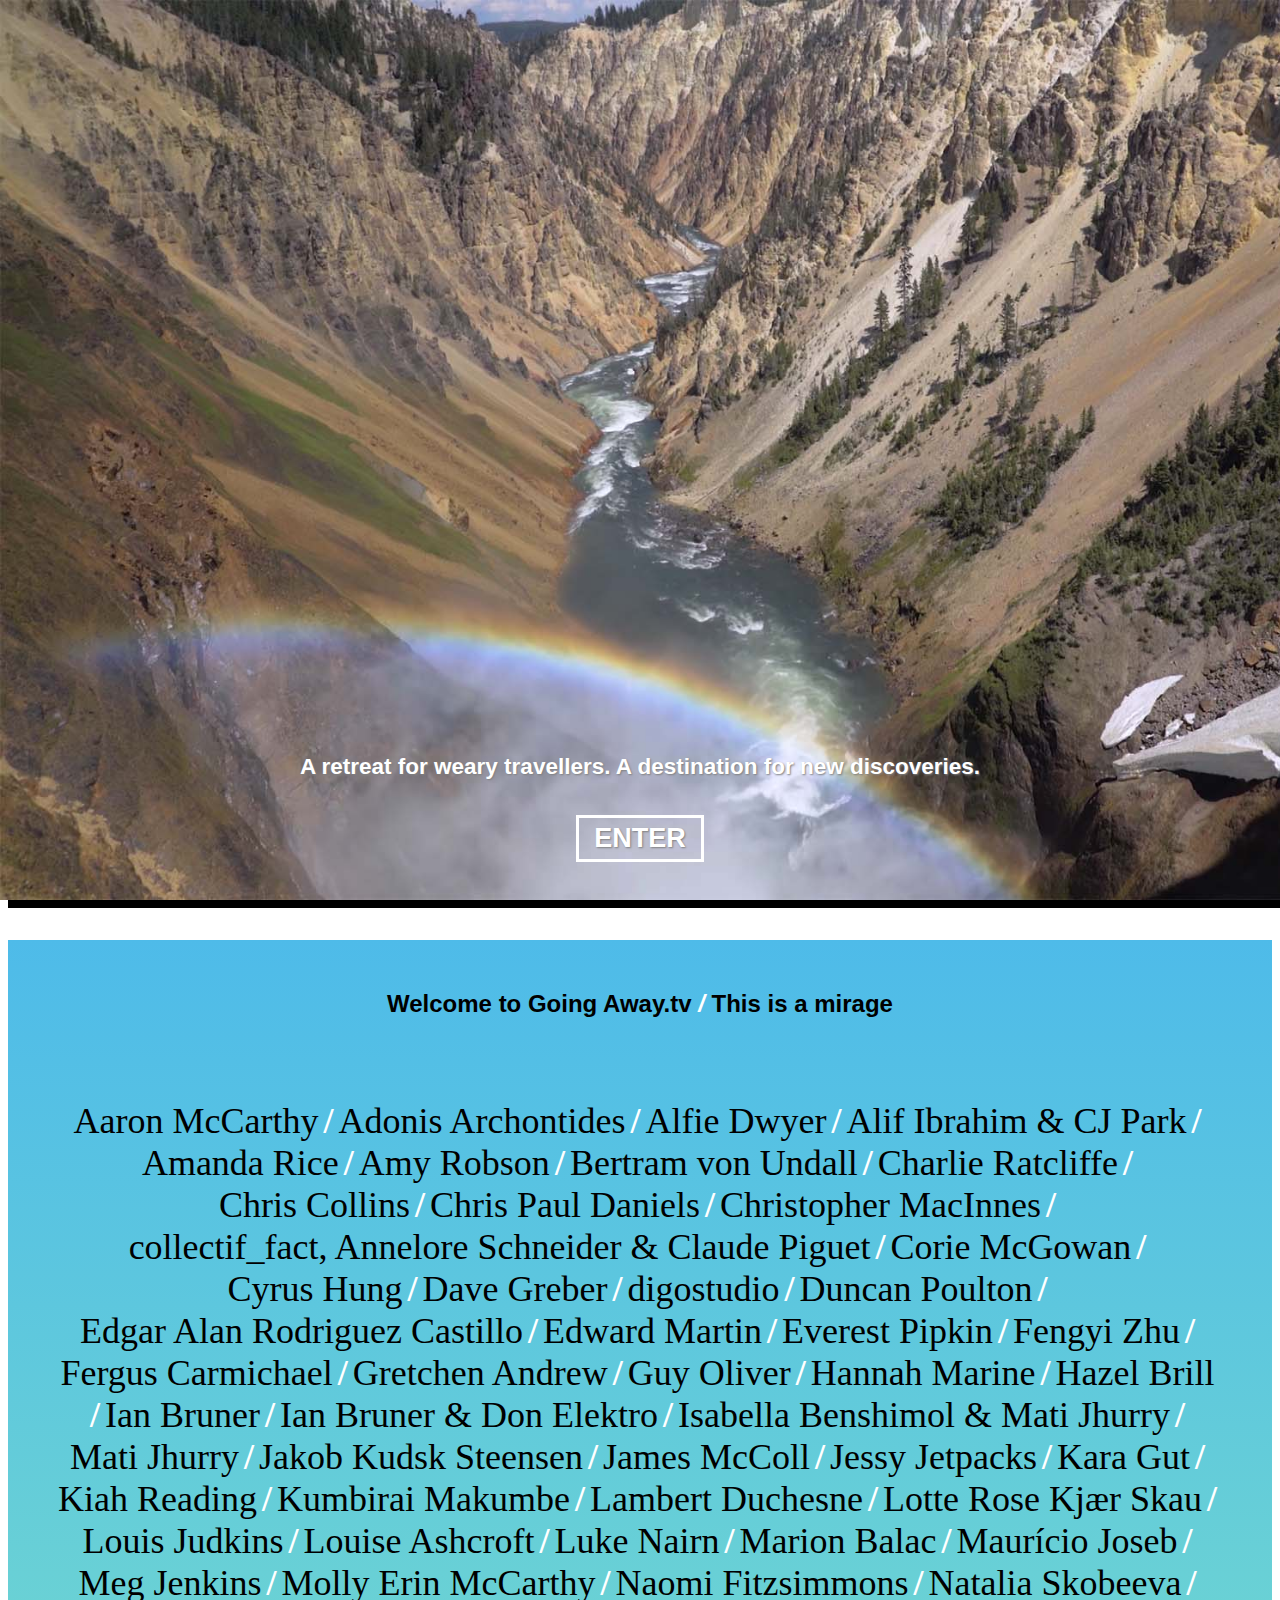
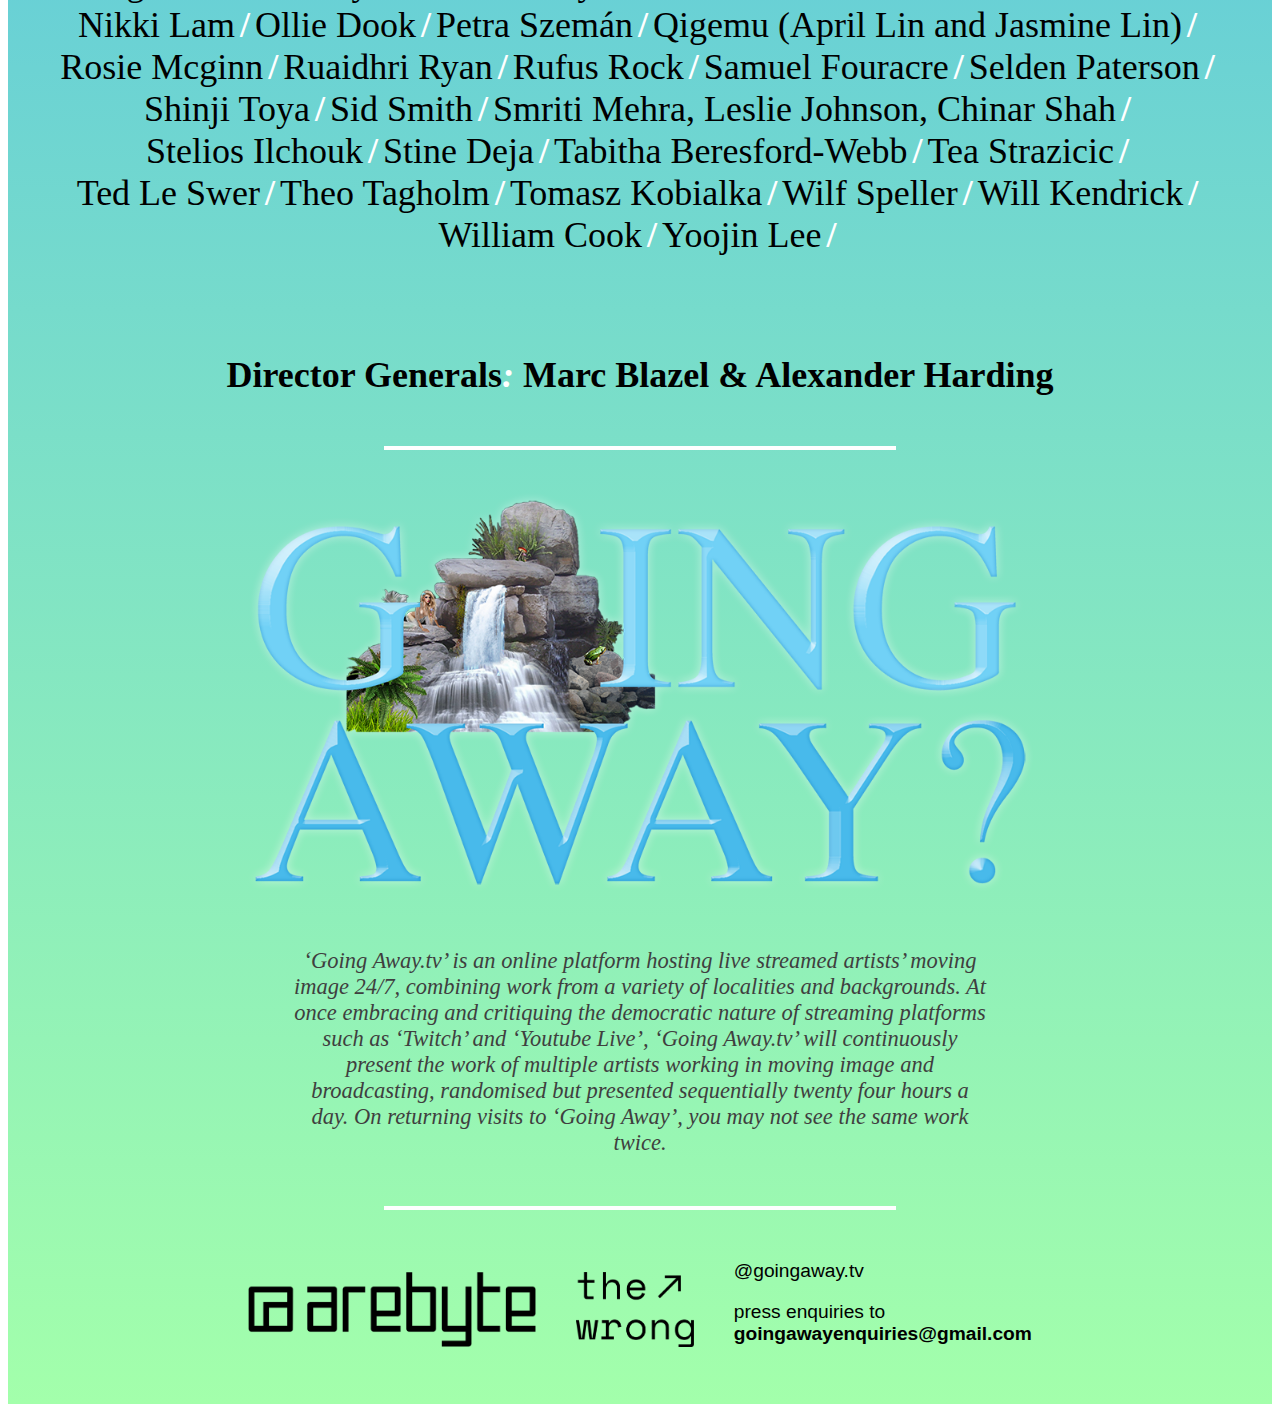
==== commit fa87c408: "Update index.html" ====
--- a/index.html
+++ b/index.html
@@ -14,11 +14,12 @@
     <h1>A retreat for weary travellers. A destination for new discoveries.</h1>
     <a class="enter">ENTER</a>
   </div>
+
   <section class="video">
+  </section>
   <div class="scroller">
     <h3>*** GOING AWAY.TV IS LIVE 24/7 *** THIS IS GOING AWAY.TV ***</h3>
   </div>
-  </section>
   <section class="page">
     <div class="hello">
       <h4>Welcome to Going Away.tv <em style="color: white">/</em> This is a mirage</h4>
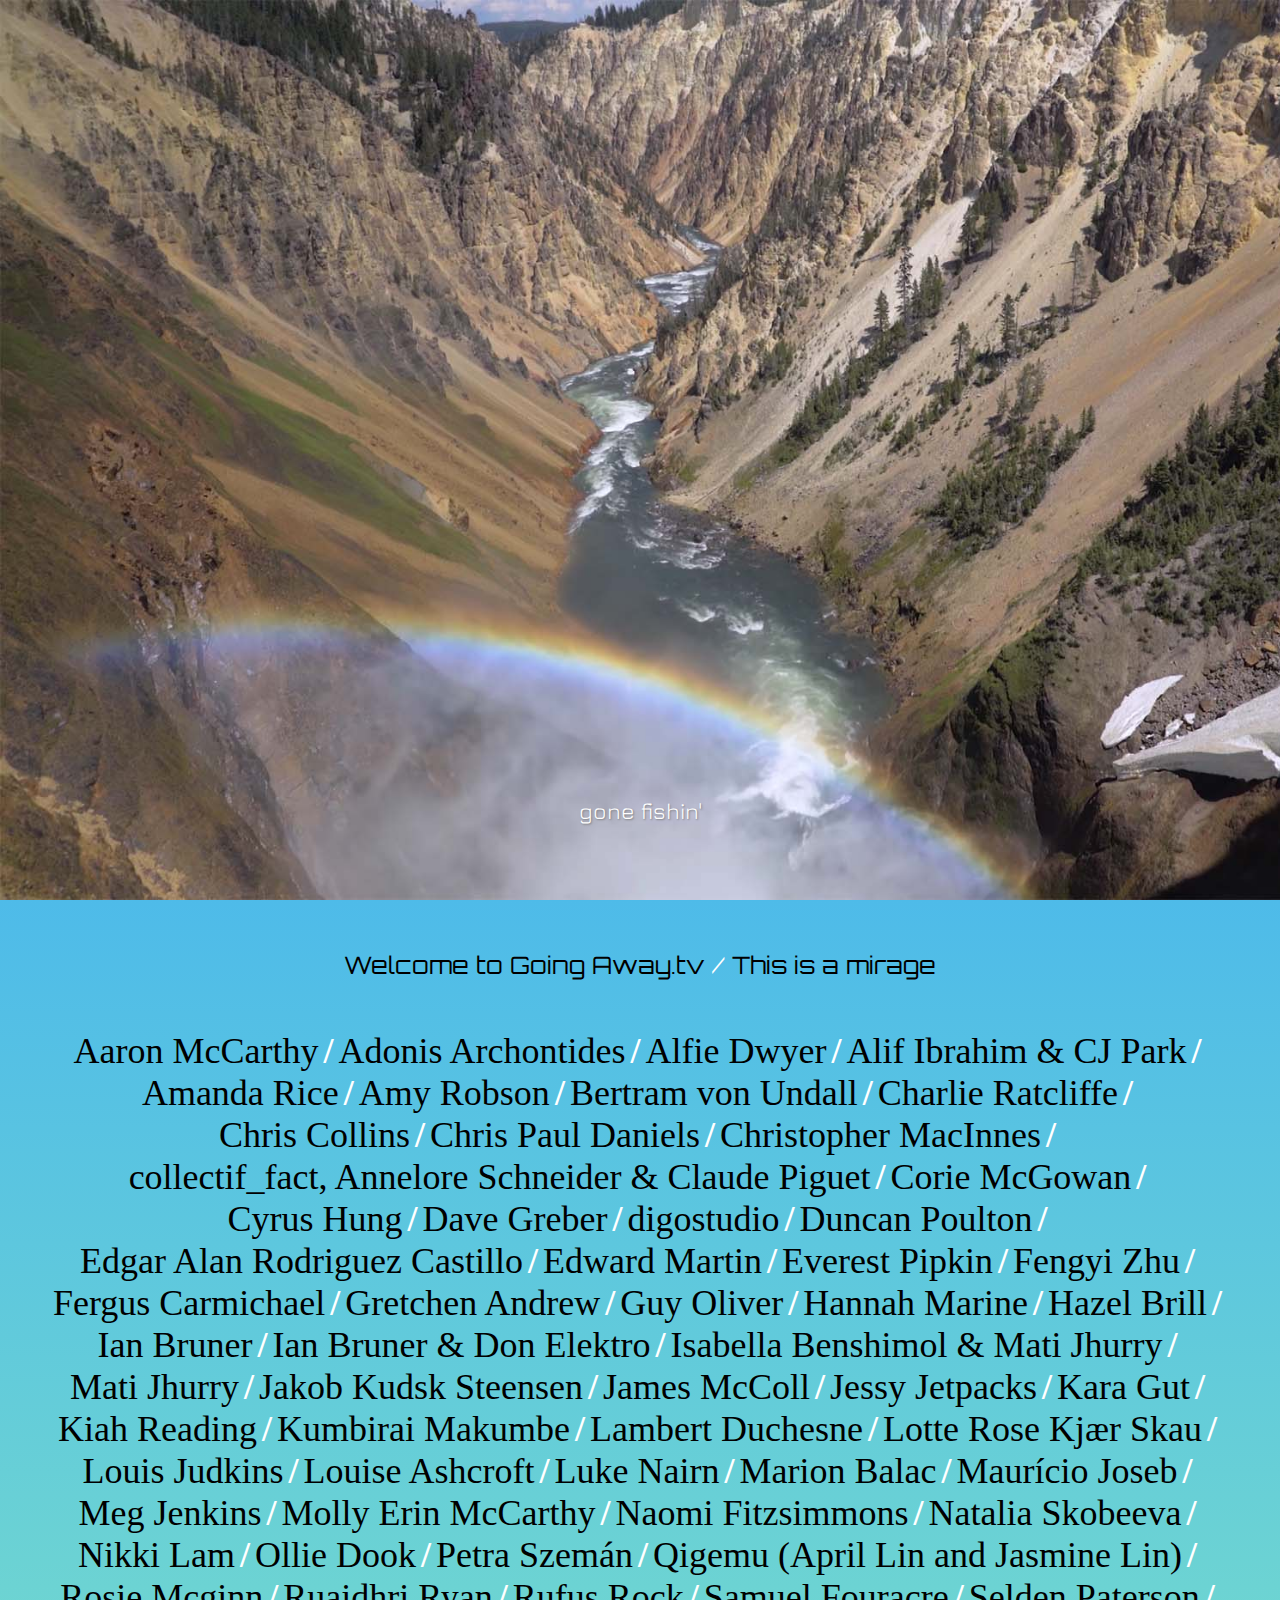
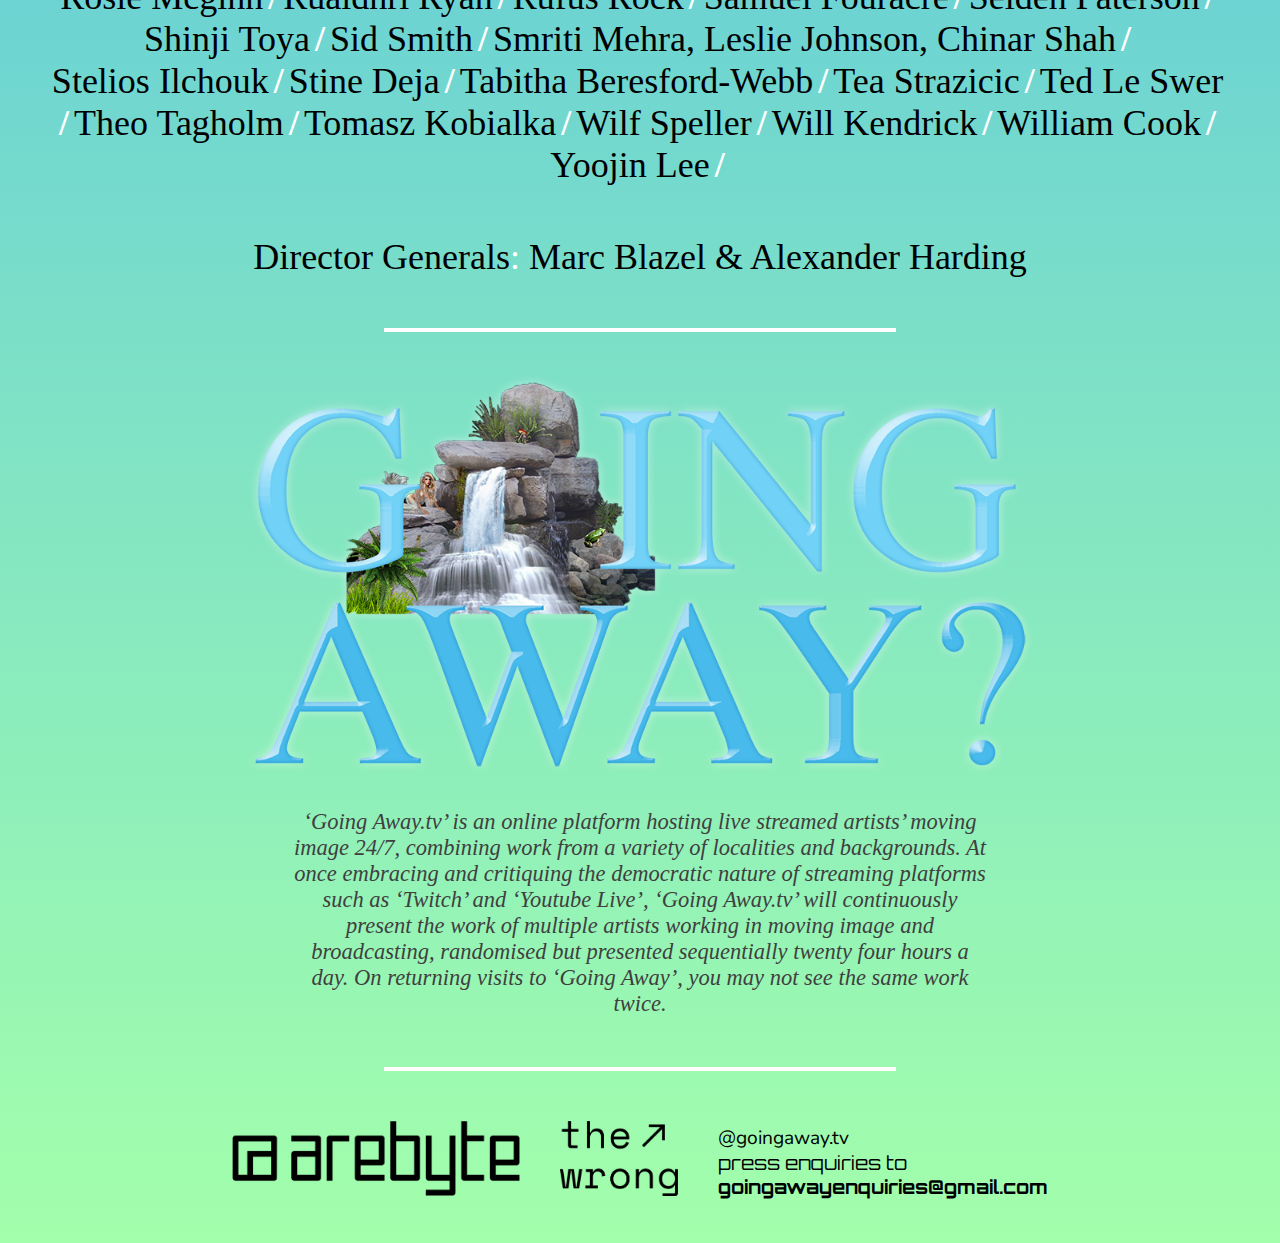
==== commit b8125982: "Update index.html" ====
--- a/index.html
+++ b/index.html
@@ -11,8 +11,7 @@
 
   <div class="intro">
     <div class="logo"></div>
-    <h1>A retreat for weary travellers. A destination for new discoveries.</h1>
-    <a class="enter">ENTER</a>
+    <h1>gone fishin'</h1>
   </div>
 
   <section class="video">
--- a/style.css
+++ b/style.css
@@ -1,4 +1,4 @@
-tio@import url('https://fonts.googleapis.com/css?family=Nunito+Sans:700,700i&display=swap');
+@import url('https://fonts.googleapis.com/css?family=Nunito+Sans:700,700i&display=swap');
 @import url('https://fonts.googleapis.com/css?family=Cute+Font&display=swap');
 @import url('https://fonts.googleapis.com/css?family=Jura:600,700&display=swap');
 @import url('https://fonts.googleapis.com/css?family=VT323&display=swap');
@@ -131,6 +131,7 @@
 .scroller h3 {
   font-size: 3em;
   font-family: 'VT323', monospace;
+  white-space: nowrap;
   color: white;
   position: absolute;
   width: 100%;
@@ -490,3 +491,4 @@
 div.footer img{
   padding-right: 40px;
 }
+
